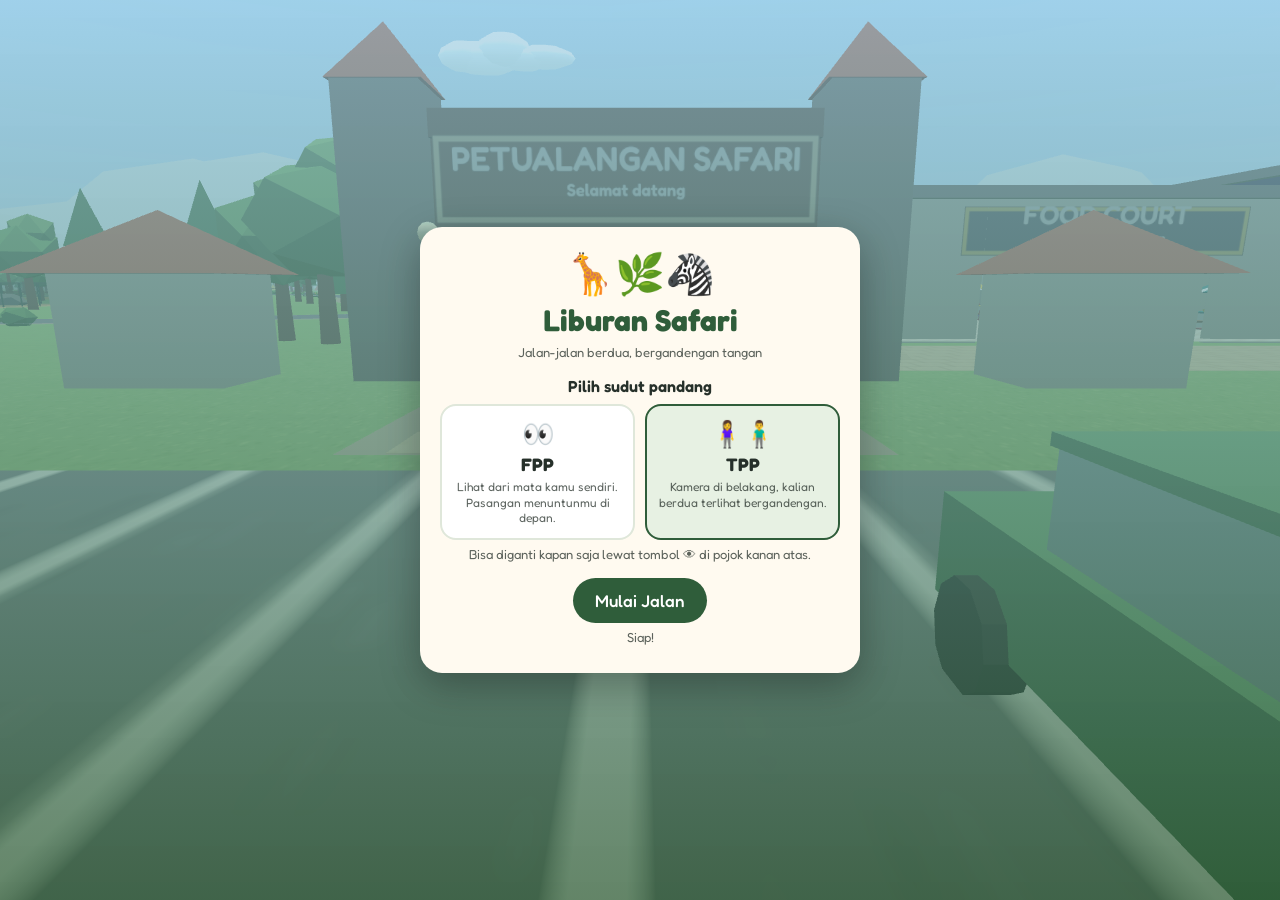
==== index.html @ 5e44fa85 "Lihat hewan dari dekat saat ketuk kandang, tawaran dan animasi memberi makan Co-Authored-By: Claude " ====
<!doctype html>
<html lang="id">
<head>
<meta charset="utf-8">
<meta name="viewport" content="width=device-width,initial-scale=1,maximum-scale=1,user-scalable=no,viewport-fit=cover">
<meta name="theme-color" content="#2f5d3a">
<title>Liburan Safari</title>
<link rel="preconnect" href="https://fonts.googleapis.com">
<link href="https://fonts.googleapis.com/css2?family=Fredoka:wght@400;500;600&display=swap" rel="stylesheet">
<link rel="stylesheet" href="css/style.css">
</head>
<body>
<canvas id="layar"></canvas>

<div id="hud" class="sembunyi">
  <div id="zona">📍 <span>Parkir</span></div>
  <div id="kanan-atas">
    <canvas id="minimap" width="240" height="240" aria-label="Peta kecil, ketuk untuk peta besar"></canvas>
    <div class="tombol-kolom">
      <button id="btn-mode" class="tbl" title="Ganti sudut pandang (V)">👁 <b>TPP</b></button>
      <button id="btn-foto" class="tbl" title="Ambil foto">📷</button>
      <button id="btn-suara" class="tbl" title="Suara">🔊</button>
    </div>
  </div>
  <div id="joy"><div id="joy-dasar"></div><div id="joy-tuas"></div></div>
  <div id="kanan-bawah">
    <button id="btn-putar" class="tbl sembunyi">⏸</button>
    <button id="btn-antri" class="sembunyi">Keluar antrean</button>
    <button id="btn-makan" class="sembunyi">🍽️ Makan</button>
    <button id="btn-berdiri" class="sembunyi">Berdiri</button>
    <button id="btn-aksi" class="sembunyi">Lihat</button>
    <button id="btn-pasangan" title="Ngobrol dengan pasangan">💬</button>
  </div>
  <div id="gelembung" class="sembunyi"></div>
  <div id="petunjuk" class="sembunyi"></div>
</div>

<div id="mulai" class="layar-penuh">
  <div class="kartu-mulai">
    <div class="logo">🦒🌿🦓</div>
    <h1 id="judul">Liburan Safari</h1>
    <p id="subjudul" class="kecil">Jalan-jalan berdua, bergandengan tangan</p>
    <p class="label">Pilih sudut pandang</p>
    <div class="pilih-mode">
      <button class="mode" data-mode="fpp">
        <span class="ikon">👀</span><b>FPP</b><small>Lihat dari mata kamu sendiri. Pasangan menuntunmu di depan.</small>
      </button>
      <button class="mode" data-mode="tpp">
        <span class="ikon">🧍‍♀️🧍‍♂️</span><b>TPP</b><small>Kamera di belakang, kalian berdua terlihat bergandengan.</small>
      </button>
    </div>
    <p class="kecil">Bisa diganti kapan saja lewat tombol 👁 di pojok kanan atas.</p>
    <button id="btn-mulai" class="utama">Mulai Jalan</button>
    <p id="memuat" class="kecil">Menyiapkan taman…</p>
  </div>
</div>

<div id="amati" class="sembunyi">
  <div class="amati-atas"><span id="am-judul">🐰 Kelinci</span><button id="am-tutup">✕ Selesai</button></div>
  <div class="amati-bawah">
    <p id="am-fakta"></p>
    <p id="am-catatan" class="sembunyi"></p>
    <div id="am-tanya" class="sembunyi"><b id="am-tanya-teks">Ingin memberi makan?</b>
      <div class="baris-tombol"><button id="am-iya" class="utama">Iya 🥕</button><button id="am-tidak">Tidak</button></div></div>
    <div class="am-nav">
      <span id="am-nav-hewan"><button id="am-kiri" aria-label="Hewan sebelumnya">◀</button><small id="am-urut">1 / 1</small><button id="am-kanan" aria-label="Hewan berikutnya">▶</button></span>
      <span><button id="am-dekat" aria-label="Lebih dekat">＋</button><button id="am-jauh" aria-label="Lebih jauh">－</button></span>
      <button id="am-makan" class="sembunyi">Beri makan 🥕</button>
    </div>
  </div>
</div>

<div id="kartu" class="layar-penuh sembunyi">
  <div class="kartu-info">
    <div class="emoji" id="k-emoji">🦓</div>
    <h2 id="k-judul">Zebra</h2>
    <div id="k-isi"></div>
    <div class="baris-tombol">
      <button id="k-aksi" class="utama sembunyi">Beri wortel 🥕</button>
      <button id="k-tutup">Tutup</button>
    </div>
  </div>
</div>

<div id="peta" class="layar-penuh sembunyi">
  <div class="kartu-peta">
    <div class="judul-peta"><b>Peta Taman</b><button id="peta-tutup">✕</button></div>
    <canvas id="peta-kanvas"></canvas>
    <p class="kecil">Titik merah muda adalah kalian berdua. Utara di atas.</p>
  </div>
</div>

<div id="hasil-foto" class="layar-penuh sembunyi">
  <div class="kartu-info">
    <img id="foto-img" alt="Foto liburan">
    <div class="baris-tombol">
      <a id="foto-unduh" class="utama" download="liburan-safari.png">Simpan foto</a>
      <button id="foto-tutup">Tutup</button>
    </div>
  </div>
</div>

<div id="yt" class="layar-penuh sembunyi">
  <div class="yt-bingkai"><iframe id="yt-frame" title="Film" allow="autoplay; encrypted-media; fullscreen"></iframe>
  <button id="yt-tutup">Keluar dari bioskop</button></div>
</div>

<div id="galat" class="layar-penuh sembunyi"><div class="kartu-info"><h2>Maaf</h2><p>Perangkat ini belum bisa menampilkan 3D (WebGL). Coba buka di Chrome atau Safari terbaru.</p></div></div>

<script src="data.js"></script>
<script src="film.js"></script>
<script type="module" src="js/game.js"></script>
</body>
</html>
---- css/style.css ----
:root{
  --hijau:#2f5d3a; --hijau-muda:#e7f1e3; --krem:#fffaf0; --teks:#26302a; --aksen:#e8836f;
  --kaca:rgba(255,250,240,.88); --bayang:0 6px 18px rgba(0,0,0,.18);
}
*{box-sizing:border-box;-webkit-tap-highlight-color:transparent}
html,body{margin:0;height:100%;overflow:hidden;background:#9fd0e8;font-family:Fredoka,system-ui,sans-serif;color:var(--teks);
  user-select:none;-webkit-user-select:none;touch-action:none;overscroll-behavior:none}
#layar{position:fixed;inset:0;width:100%;height:100%;display:block;touch-action:none}
.sembunyi{display:none!important}
button,a.utama{font:inherit;cursor:pointer;border:0}

#hud{position:fixed;inset:0;pointer-events:none}
#hud button,#minimap{pointer-events:auto}
#zona{position:absolute;left:max(12px,env(safe-area-inset-left));top:max(12px,env(safe-area-inset-top));background:var(--kaca);
  padding:7px 14px;border-radius:999px;box-shadow:var(--bayang);font-weight:500;font-size:15px;max-width:55vw;white-space:nowrap;overflow:hidden;text-overflow:ellipsis}
#kanan-atas{position:absolute;right:max(12px,env(safe-area-inset-right));top:max(12px,env(safe-area-inset-top));display:flex;gap:8px;align-items:flex-start}
#minimap{width:108px;height:108px;border-radius:50%;box-shadow:var(--bayang);border:3px solid var(--krem);background:#7fb069;cursor:pointer}
.tombol-kolom{display:flex;flex-direction:column;gap:8px}
.tbl{min-width:46px;height:42px;border-radius:14px;background:var(--kaca);box-shadow:var(--bayang);font-size:17px;padding:0 10px;color:var(--teks)}
.tbl b{font-size:13px;font-weight:600}

#joy{position:absolute;left:0;bottom:0;width:50%;height:55%;pointer-events:none}
#joy-dasar,#joy-tuas{position:absolute;border-radius:50%;transform:translate(-50%,-50%)}
#joy-dasar{width:120px;height:120px;background:rgba(255,255,255,.22);border:2px solid rgba(255,255,255,.55);left:90px;bottom:-30px;top:auto}
#joy-tuas{width:54px;height:54px;background:rgba(255,250,240,.85);box-shadow:var(--bayang)}

#kanan-bawah{position:absolute;right:max(14px,env(safe-area-inset-right));bottom:max(18px,env(safe-area-inset-bottom));display:flex;flex-direction:column;align-items:flex-end;gap:10px}
#btn-aksi{background:var(--hijau);color:#fff;padding:12px 18px;border-radius:999px;font-size:16px;font-weight:500;box-shadow:var(--bayang);max-width:60vw}
#btn-pasangan{width:52px;height:52px;border-radius:50%;background:var(--kaca);box-shadow:var(--bayang);font-size:22px}

#gelembung,#gelembung-npc{position:absolute;transform:translate(-50%,-100%);background:#fff;padding:8px 12px;border-radius:14px;box-shadow:var(--bayang);
  font-size:14px;max-width:min(240px,70vw);text-align:center;line-height:1.3}
#gelembung-npc{background:#fff3e6;border:2px solid #e8836f;font-weight:500}
#gelembung::after,#gelembung-npc::after{content:"";position:absolute;left:50%;bottom:-7px;margin-left:-7px;border:7px solid transparent;border-bottom:0;border-top-color:#fff}
#petunjuk{position:absolute;left:50%;top:64px;transform:translateX(-50%);background:rgba(38,48,42,.82);color:#fff;padding:9px 16px;border-radius:12px;
  font-size:14px;text-align:center;max-width:88vw;line-height:1.35}
.hati{position:fixed;font-size:22px;pointer-events:none;animation:naik 1.6s ease-out forwards}
@keyframes naik{from{opacity:1;transform:translate(-50%,0) scale(.8)}to{opacity:0;transform:translate(-50%,-90px) scale(1.3)}}

.layar-penuh{position:fixed;inset:0;display:flex;align-items:center;justify-content:center;padding:16px;background:rgba(20,35,25,.45)}
#mulai{background:linear-gradient(180deg,rgba(159,208,232,.65),rgba(47,93,58,.75))}
.kartu-mulai,.kartu-info,.kartu-peta{background:var(--krem);border-radius:22px;box-shadow:0 12px 40px rgba(0,0,0,.3);padding:22px 20px;width:min(440px,100%);text-align:center;max-height:100%;overflow:auto}
.logo{font-size:40px}
h1{margin:4px 0 2px;color:var(--hijau);font-size:30px}
h2{margin:4px 0 8px;color:var(--hijau)}
.kecil{font-size:13px;opacity:.75;margin:6px 0}
.label{font-weight:600;margin:16px 0 8px}
.pilih-mode{display:grid;grid-template-columns:1fr 1fr;gap:10px}
.mode{background:#fff;border:2px solid #dfe7da!important;border-radius:16px;padding:12px 8px;display:flex;flex-direction:column;align-items:center;gap:4px;color:var(--teks)}
.mode .ikon{font-size:26px}
.mode b{font-size:18px}
.mode small{font-size:12px;opacity:.75;line-height:1.3}
.mode.dipilih{border-color:var(--hijau)!important;background:var(--hijau-muda)}
.utama{background:var(--hijau);color:#fff;padding:12px 22px;border-radius:999px;font-size:17px;font-weight:500;margin-top:10px;text-decoration:none;display:inline-block}
.utama:disabled{opacity:.5}
.baris-tombol{display:flex;gap:10px;justify-content:center;flex-wrap:wrap;margin-top:8px}
.baris-tombol button:not(.utama){background:#e9ece6;padding:12px 22px;border-radius:999px;font-size:16px;margin-top:10px;color:var(--teks)}
.kartu-info .emoji{font-size:44px}
#k-isi{text-align:left;font-size:15px;line-height:1.45}
#k-isi ul{padding-left:20px;margin:6px 0}
#k-isi .catatan{background:var(--hijau-muda);padding:8px 12px;border-radius:12px;margin-top:8px;font-size:14px}
.kartu-peta{width:min(560px,100%);padding:14px}
.judul-peta{display:flex;justify-content:space-between;align-items:center;margin-bottom:8px;font-size:18px}
.judul-peta button{background:#e9ece6;width:36px;height:36px;border-radius:50%;font-size:16px}
#peta-kanvas{width:100%;height:auto;border-radius:14px;display:block;background:#7fb069}
#foto-img{width:100%;border-radius:14px;display:block}

#btn-makan{background:var(--aksen);color:#fff;padding:12px 20px;border-radius:999px;font-size:16px;font-weight:500;box-shadow:var(--bayang)}
#btn-antri,#btn-berdiri{background:#fffaf0;color:var(--teks);padding:11px 18px;border-radius:999px;font-size:15px;font-weight:500;box-shadow:var(--bayang)}
.menu{display:flex;flex-direction:column;gap:8px;margin:6px 0}
.menu-item{display:flex;align-items:center;gap:10px;background:#fff;border:2px solid #e6e1d4;border-radius:14px;padding:10px 12px;cursor:pointer}
.menu-item span{flex:1}
.menu-item input{width:20px;height:20px;accent-color:var(--hijau)}
.menu-item.film img,.poster-kosong{width:54px;height:76px;object-fit:cover;border-radius:8px;background:#2f3a33;display:flex;align-items:center;justify-content:center;font-size:24px;flex:0 0 54px}
.menu-item.film span{display:flex;flex-direction:column;gap:2px}
.menu-item.film small{opacity:.7;font-size:12px}
#yt{background:rgba(5,5,10,.92)}
.yt-bingkai{width:min(960px,100%);display:flex;flex-direction:column;align-items:center;gap:12px}
#yt-frame{width:100%;aspect-ratio:16/9;border:0;border-radius:10px;background:#000}
#yt-tutup{background:#fffaf0;padding:10px 18px;border-radius:999px;font-size:15px}
.menu-item span small{display:block;opacity:.7;font-size:12px}
.menu-item .qty{width:34px;height:34px;border-radius:50%;background:#e9ece6;font-size:18px;line-height:1;padding:0;margin:0;color:var(--teks)}
.menu-item .jml{min-width:18px;text-align:center}
.total{text-align:right;margin:4px 2px 0;font-size:15px}
#pratinjau{width:100%;height:auto;border-radius:14px;background:radial-gradient(circle,#fffaf0,#e9dcc0);display:block}
.ket-hidangan{margin:8px 0;font-size:15px}
#jam{position:absolute;left:max(12px,env(safe-area-inset-left));top:calc(max(12px,env(safe-area-inset-top)) + 44px);background:var(--kaca);padding:5px 12px;border-radius:999px;box-shadow:var(--bayang);font-size:14px;font-weight:500;pointer-events:auto;cursor:pointer}

#amati{position:fixed;inset:0;pointer-events:none;display:flex;flex-direction:column;justify-content:space-between;
  padding:max(12px,env(safe-area-inset-top)) max(12px,env(safe-area-inset-right)) max(14px,env(safe-area-inset-bottom)) max(12px,env(safe-area-inset-left))}
#amati button{pointer-events:auto;font:inherit;cursor:pointer;border:0}
.amati-atas{display:flex;justify-content:space-between;align-items:center;gap:8px}
#am-judul{background:var(--kaca);padding:8px 16px;border-radius:999px;box-shadow:var(--bayang);font-weight:600;font-size:17px;color:var(--hijau)}
#am-tutup{background:var(--kaca);padding:9px 16px;border-radius:999px;box-shadow:var(--bayang);font-size:15px;color:var(--teks)}
.amati-bawah{pointer-events:auto;background:var(--kaca);border-radius:18px;box-shadow:var(--bayang);padding:12px 14px;width:min(520px,100%);align-self:center}
#am-fakta{margin:0 0 8px;font-size:15px;line-height:1.4;min-height:42px}
#am-catatan{margin:0 0 8px;background:var(--hijau-muda);padding:7px 10px;border-radius:12px;font-size:13px}
#am-tanya{text-align:center;margin-bottom:6px}
#am-tanya .utama{margin-top:8px}
.am-nav{display:flex;align-items:center;justify-content:space-between;gap:8px;flex-wrap:wrap}
.am-nav span{display:flex;align-items:center;gap:6px}
.am-nav span button{width:40px;height:40px;border-radius:50%;background:#e9ece6;font-size:17px;color:var(--teks)}
#am-makan{background:var(--aksen);color:#fff;padding:10px 16px;border-radius:999px;font-weight:500}
#hud.amati-on>*:not(#gelembung):not(#petunjuk){display:none!important}
#hud.amati-on #petunjuk{top:auto;bottom:210px}
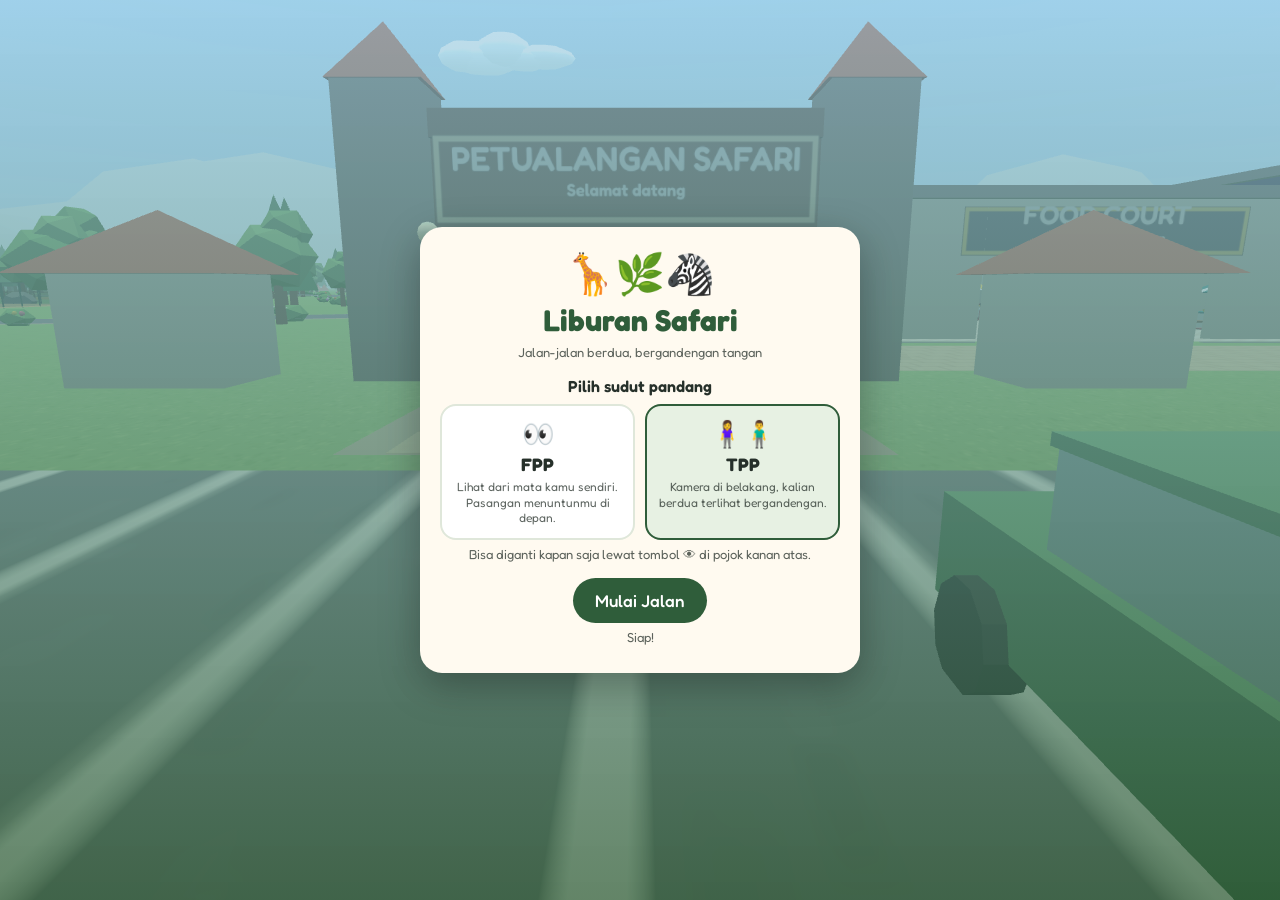
==== commit d7070841: "Pelayan tanya untuk Mbak atau Mas, meja muat terbatas, piring kosong diangkat; uang harian; waktu gl" ====
--- a/index.html
+++ b/index.html
@@ -28,6 +28,7 @@
     <button id="btn-antri" class="sembunyi">Keluar antrean</button>
     <button id="btn-makan" class="sembunyi">🍽️ Makan</button>
     <button id="btn-berdiri" class="sembunyi">Berdiri</button>
+    <button id="btn-balas" class="sembunyi">⌨️ Balas</button>
     <button id="btn-aksi" class="sembunyi">Lihat</button>
     <button id="btn-pasangan" title="Ngobrol dengan pasangan">💬</button>
   </div>
--- a/css/style.css
+++ b/css/style.css
@@ -103,3 +103,8 @@
 #am-makan{background:var(--aksen);color:#fff;padding:10px 16px;border-radius:999px;font-weight:500}
 #hud.amati-on>*:not(#gelembung):not(#petunjuk){display:none!important}
 #hud.amati-on #petunjuk{top:auto;bottom:210px}
+
+#uang{position:absolute;left:max(12px,env(safe-area-inset-left));top:calc(max(12px,env(safe-area-inset-top)) + 80px);background:var(--kaca);padding:5px 12px;border-radius:999px;box-shadow:var(--bayang);font-size:14px;font-weight:500}
+#btn-balas{background:#fff3e6;color:var(--teks);border:2px solid #e8836f!important;padding:10px 16px;border-radius:999px;font-size:15px;font-weight:500;box-shadow:var(--bayang)}
+#gelembung-kamu{position:absolute;transform:translate(-50%,-100%);background:#fde4ec;border:2px solid #e07a9a;padding:8px 12px;border-radius:14px;box-shadow:var(--bayang);font-size:14px;max-width:min(240px,70vw);text-align:center;line-height:1.3;font-weight:500}
+#balas-teks{width:100%;font:inherit;font-size:16px;padding:12px 14px;border-radius:12px;border:2px solid #dfe7da;background:#fff;user-select:text;-webkit-user-select:text}
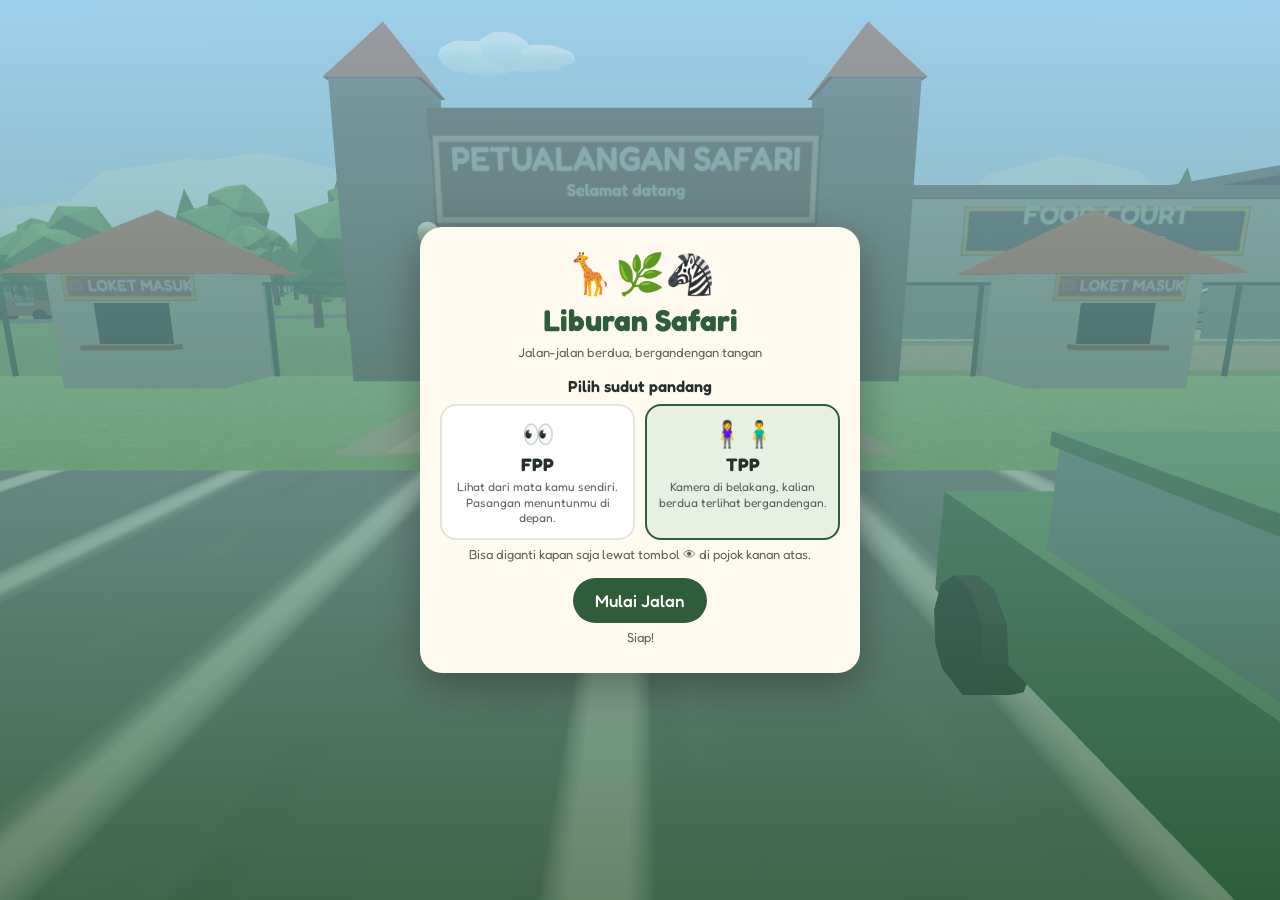
==== commit 1bb796c8: "Jip safari bisa dinaiki: 3 jip terjadwal, halte di tiap kandang, naik/turun; tombol mata untuk menol" ====
--- a/index.html
+++ b/index.html
@@ -17,17 +17,19 @@
   <div id="kanan-atas">
     <canvas id="minimap" width="240" height="240" aria-label="Peta kecil, ketuk untuk peta besar"></canvas>
     <div class="tombol-kolom">
-      <button id="btn-mode" class="tbl" title="Ganti sudut pandang (V)">👁 <b>TPP</b></button>
+      <button id="btn-mode" class="tbl" title="Ganti sudut pandang (V)">🎥 <b>TPP</b></button>
       <button id="btn-foto" class="tbl" title="Ambil foto">📷</button>
       <button id="btn-suara" class="tbl" title="Suara">🔊</button>
     </div>
   </div>
+  <button id="btn-mata" class="tbl" title="Tahan dan geser untuk menoleh">👁</button>
   <div id="joy"><div id="joy-dasar"></div><div id="joy-tuas"></div></div>
   <div id="kanan-bawah">
     <button id="btn-putar" class="tbl sembunyi">⏸</button>
     <button id="btn-antri" class="sembunyi">Keluar antrean</button>
     <button id="btn-makan" class="sembunyi">🍽️ Makan</button>
     <button id="btn-berdiri" class="sembunyi">Berdiri</button>
+    <button id="btn-jip" class="sembunyi">🚙 Naik jip</button>
     <button id="btn-balas" class="sembunyi">⌨️ Balas</button>
     <button id="btn-aksi" class="sembunyi">Lihat</button>
     <button id="btn-pasangan" title="Ngobrol dengan pasangan">💬</button>
--- a/css/style.css
+++ b/css/style.css
@@ -108,3 +108,6 @@
 #btn-balas{background:#fff3e6;color:var(--teks);border:2px solid #e8836f!important;padding:10px 16px;border-radius:999px;font-size:15px;font-weight:500;box-shadow:var(--bayang)}
 #gelembung-kamu{position:absolute;transform:translate(-50%,-100%);background:#fde4ec;border:2px solid #e07a9a;padding:8px 12px;border-radius:14px;box-shadow:var(--bayang);font-size:14px;max-width:min(240px,70vw);text-align:center;line-height:1.3;font-weight:500}
 #balas-teks{width:100%;font:inherit;font-size:16px;padding:12px 14px;border-radius:12px;border:2px solid #dfe7da;background:#fff;user-select:text;-webkit-user-select:text}
+#btn-jip{background:#e3b23c;color:#26302a;padding:12px 18px;border-radius:999px;font-size:16px;font-weight:600;box-shadow:var(--bayang)}
+#btn-mata{position:absolute;right:max(14px,env(safe-area-inset-right));top:42%;width:58px;height:58px;border-radius:50%;font-size:26px;padding:0;touch-action:none;pointer-events:auto}
+#btn-mata.aktif{background:#2f5d3a;color:#fff;transform:scale(1.08)}
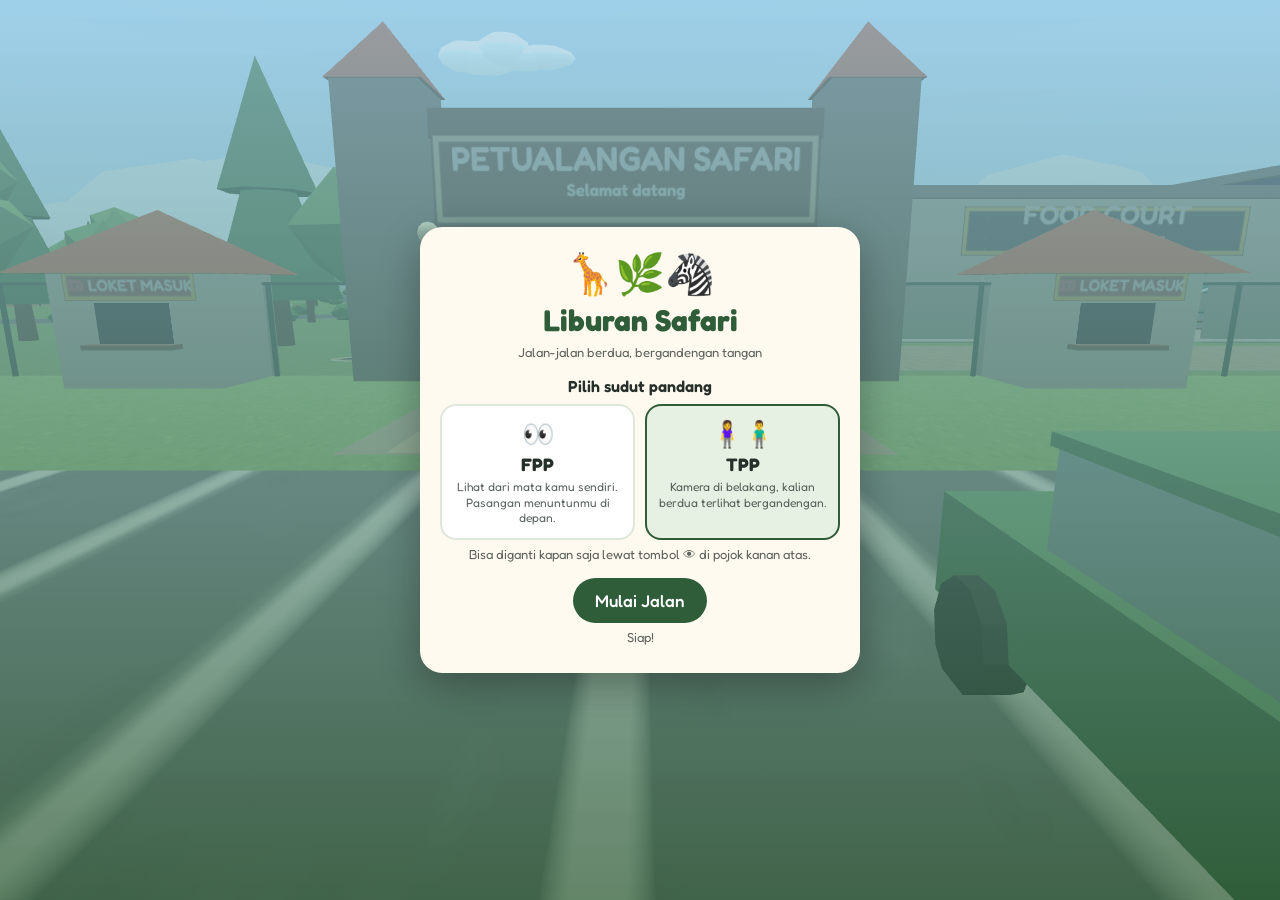
==== commit ab580f93: "Kejutan: surat kelinci & gajah, pelangi gajah, bunga jerapah, kunang-kunang, kenangan bioskop, kue u" ====
--- a/index.html
+++ b/index.html
@@ -112,6 +112,7 @@
 
 <script src="data.js"></script>
 <script src="film.js"></script>
+<script src="kejutan.js"></script>
 <script type="module" src="js/game.js"></script>
 </body>
 </html>
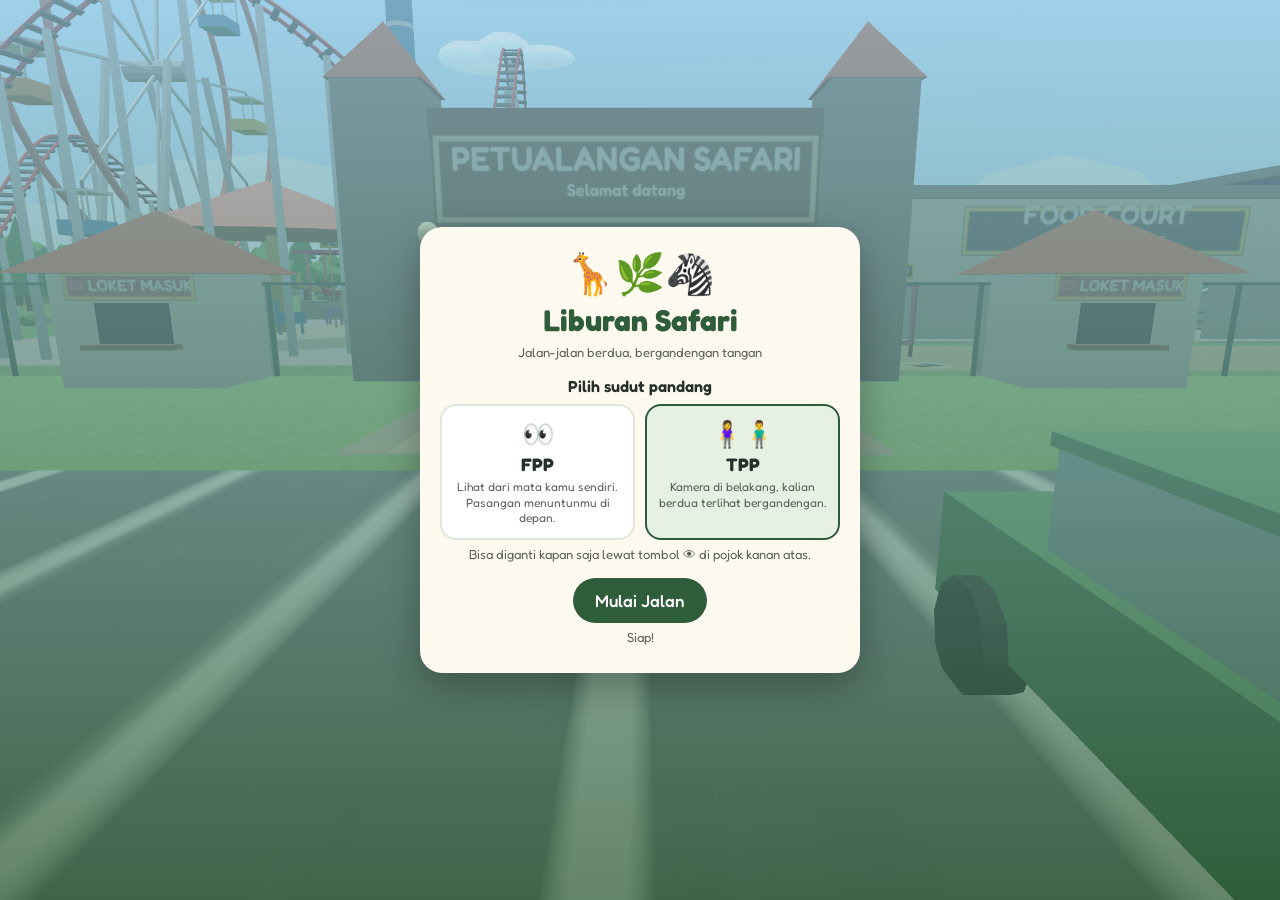
==== commit a368f41d: "Bioskop: pembuka layar penuh (-- C -- / Mempersembahkan muncul huruf demi huruf), lalu film diputar " ====
--- a/index.html
+++ b/index.html
@@ -104,7 +104,8 @@
 </div>
 
 <div id="yt" class="layar-penuh sembunyi">
-  <div class="yt-bingkai"><iframe id="yt-frame" title="Film" allow="autoplay; encrypted-media; fullscreen"></iframe>
+  <div id="intro" class="sembunyi"><div id="intro-atas"></div><div id="intro-bawah"></div></div>
+  <div class="yt-bingkai"><div id="film-judul" class="sembunyi"></div><div id="film-tempat"></div><iframe id="yt-frame" title="Film" allow="autoplay; encrypted-media; fullscreen"></iframe>
   <button id="yt-tutup">Keluar dari bioskop</button></div>
 </div>
 
--- a/css/style.css
+++ b/css/style.css
@@ -74,7 +74,14 @@
 .menu-item.film img,.poster-kosong{width:54px;height:76px;object-fit:cover;border-radius:8px;background:#2f3a33;display:flex;align-items:center;justify-content:center;font-size:24px;flex:0 0 54px}
 .menu-item.film span{display:flex;flex-direction:column;gap:2px}
 .menu-item.film small{opacity:.7;font-size:12px}
-#yt{background:rgba(5,5,10,.92)}
+#yt{background:#000}
+#intro{position:absolute;inset:0;display:flex;flex-direction:column;align-items:center;justify-content:center;gap:14px;color:#f5ead2;text-align:center;transition:opacity .8s}
+#intro.pudar{opacity:0}
+#yt.intro .yt-bingkai{display:none}
+#intro-atas{font-size:clamp(34px,9vw,64px);font-weight:700;letter-spacing:.18em;min-height:1.2em}
+#intro-bawah{font-size:clamp(18px,5vw,30px);letter-spacing:.32em;text-transform:uppercase;opacity:.9;min-height:1.3em}
+#film-tempat video{width:100%;max-height:78vh;border-radius:10px;background:#000;display:block}
+#film-judul{color:#f5ead2;font-size:clamp(24px,7vw,48px);font-weight:700;text-align:center;padding:30px 10px}
 .yt-bingkai{width:min(960px,100%);display:flex;flex-direction:column;align-items:center;gap:12px}
 #yt-frame{width:100%;aspect-ratio:16/9;border:0;border-radius:10px;background:#000}
 #yt-tutup{background:#fffaf0;padding:10px 18px;border-radius:999px;font-size:15px}
@@ -109,5 +116,5 @@
 #gelembung-kamu{position:absolute;transform:translate(-50%,-100%);background:#fde4ec;border:2px solid #e07a9a;padding:8px 12px;border-radius:14px;box-shadow:var(--bayang);font-size:14px;max-width:min(240px,70vw);text-align:center;line-height:1.3;font-weight:500}
 #balas-teks{width:100%;font:inherit;font-size:16px;padding:12px 14px;border-radius:12px;border:2px solid #dfe7da;background:#fff;user-select:text;-webkit-user-select:text}
 #btn-jip{background:#e3b23c;color:#26302a;padding:12px 18px;border-radius:999px;font-size:16px;font-weight:600;box-shadow:var(--bayang)}
-#btn-mata{position:absolute;right:max(14px,env(safe-area-inset-right));top:42%;width:58px;height:58px;border-radius:50%;font-size:26px;padding:0;touch-action:none;pointer-events:auto}
+#btn-mata{position:absolute;right:calc(22vw + env(safe-area-inset-right));top:68%;width:58px;height:58px;border-radius:50%;font-size:26px;padding:0;touch-action:none;pointer-events:auto}
 #btn-mata.aktif{background:#2f5d3a;color:#fff;transform:scale(1.08)}
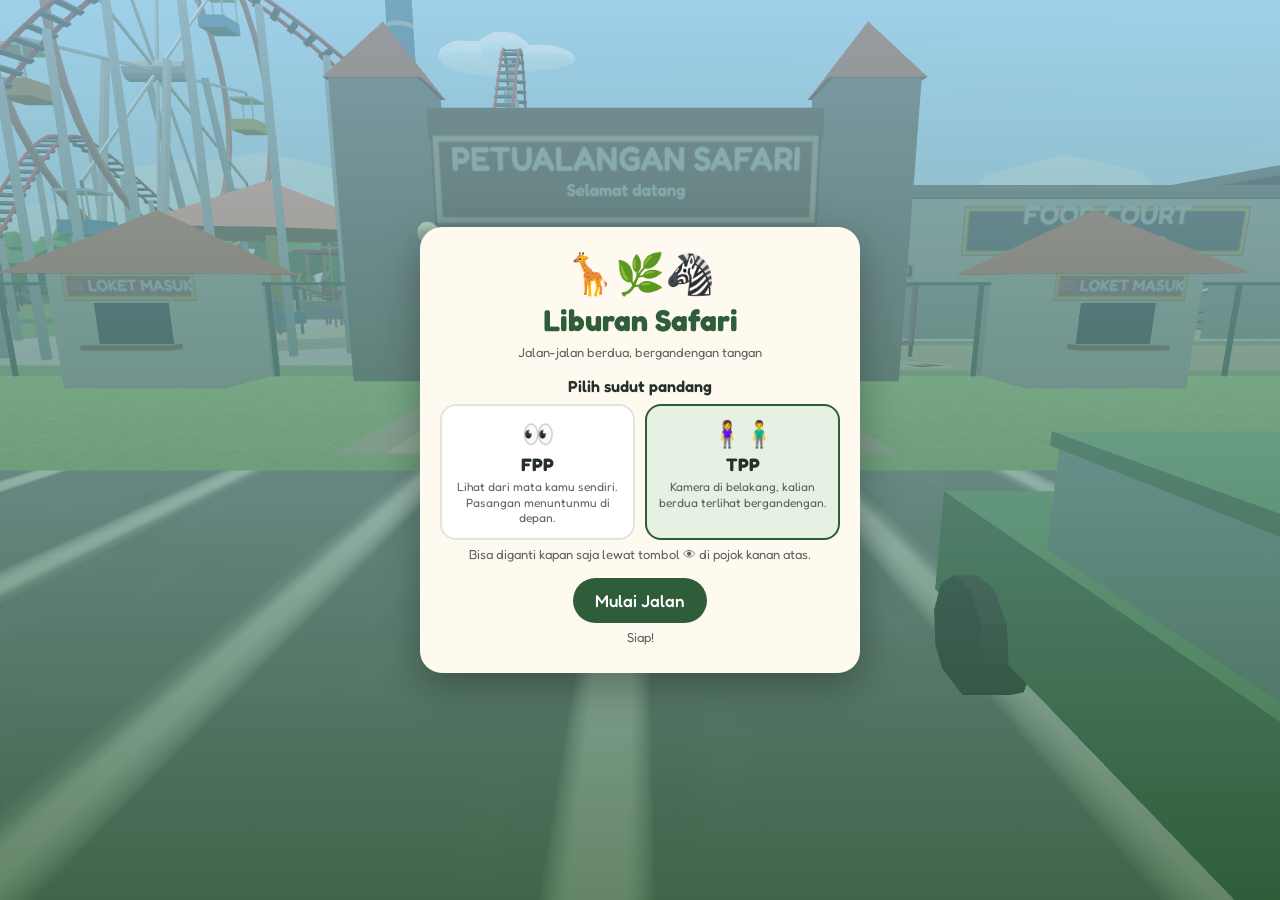
==== commit 953c93cf: "Antrian: orang baru dihitung antre setelah sampai di ujung antrean; bioskop: pilih nonton di layar 3" ====
--- a/index.html
+++ b/index.html
@@ -26,6 +26,7 @@
   <div id="joy"><div id="joy-dasar"></div><div id="joy-tuas"></div></div>
   <div id="kanan-bawah">
     <button id="btn-putar" class="tbl sembunyi">⏸</button>
+    <button id="btn-layar" class="tbl sembunyi">⛶</button>
     <button id="btn-antri" class="sembunyi">Keluar antrean</button>
     <button id="btn-makan" class="sembunyi">🍽️ Makan</button>
     <button id="btn-berdiri" class="sembunyi">Berdiri</button>
@@ -103,10 +104,11 @@
   </div>
 </div>
 
+<div id="film-simpan" style="position:fixed;width:2px;height:2px;overflow:hidden;opacity:0;pointer-events:none;left:0;top:0"></div>
 <div id="yt" class="layar-penuh sembunyi">
   <div id="intro" class="sembunyi"><div id="intro-atas"></div><div id="intro-bawah"></div></div>
   <div class="yt-bingkai"><div id="film-judul" class="sembunyi"></div><div id="film-tempat"></div><iframe id="yt-frame" title="Film" allow="autoplay; encrypted-media; fullscreen"></iframe>
-  <button id="yt-tutup">Keluar dari bioskop</button></div>
+  <div style="display:flex;gap:8px;flex-wrap:wrap;justify-content:center"><button id="film-3d" class="sembunyi">🎬 Tonton di layar bioskop</button><button id="yt-tutup">Keluar dari bioskop</button></div></div>
 </div>
 
 <div id="galat" class="layar-penuh sembunyi"><div class="kartu-info"><h2>Maaf</h2><p>Perangkat ini belum bisa menampilkan 3D (WebGL). Coba buka di Chrome atau Safari terbaru.</p></div></div>
--- a/css/style.css
+++ b/css/style.css
@@ -84,6 +84,7 @@
 #film-judul{color:#f5ead2;font-size:clamp(24px,7vw,48px);font-weight:700;text-align:center;padding:30px 10px}
 .yt-bingkai{width:min(960px,100%);display:flex;flex-direction:column;align-items:center;gap:12px}
 #yt-frame{width:100%;aspect-ratio:16/9;border:0;border-radius:10px;background:#000}
+#film-3d{background:#f2d14b;padding:10px 18px;border-radius:999px;font-size:15px}
 #yt-tutup{background:#fffaf0;padding:10px 18px;border-radius:999px;font-size:15px}
 .menu-item span small{display:block;opacity:.7;font-size:12px}
 .menu-item .qty{width:34px;height:34px;border-radius:50%;background:#e9ece6;font-size:18px;line-height:1;padding:0;margin:0;color:var(--teks)}
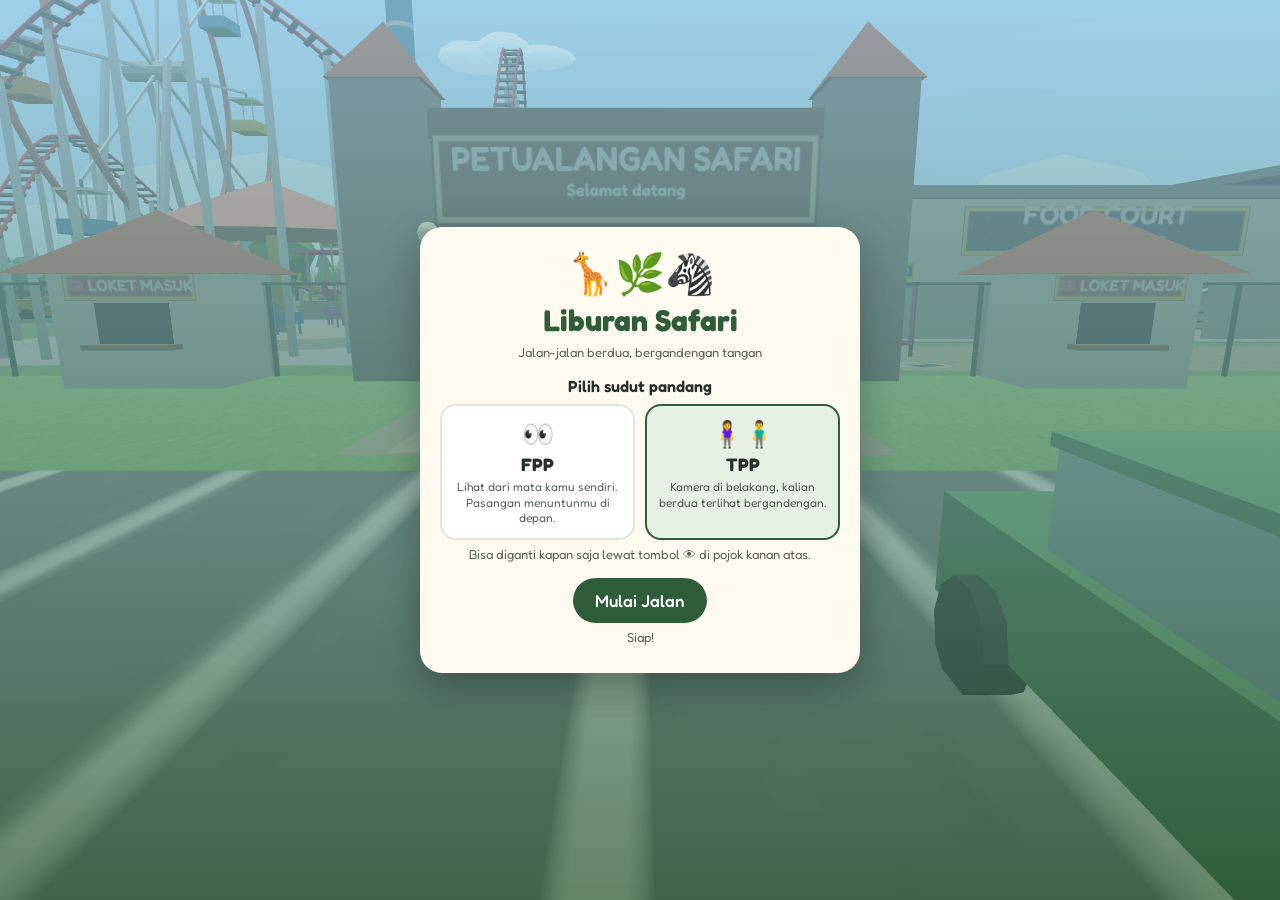
==== commit 5a010738: "Hapus peta kecil; peta dilihat lewat papan informasi Co-Authored-By: Claude Opus 5.5 <noreply@anthro" ====
--- a/index.html
+++ b/index.html
@@ -15,7 +15,7 @@
 <div id="hud" class="sembunyi">
   <div id="zona">📍 <span>Parkir</span></div>
   <div id="kanan-atas">
-    <canvas id="minimap" width="240" height="240" aria-label="Peta kecil, ketuk untuk peta besar"></canvas>
+    <canvas id="minimap" width="240" height="240" hidden></canvas>
     <div class="tombol-kolom">
       <button id="btn-mode" class="tbl" title="Ganti sudut pandang (V)">🎥 <b>TPP</b></button>
       <button id="btn-foto" class="tbl" title="Ambil foto">📷</button>
--- a/css/style.css
+++ b/css/style.css
@@ -14,7 +14,7 @@
 #zona{position:absolute;left:max(12px,env(safe-area-inset-left));top:max(12px,env(safe-area-inset-top));background:var(--kaca);
   padding:7px 14px;border-radius:999px;box-shadow:var(--bayang);font-weight:500;font-size:15px;max-width:55vw;white-space:nowrap;overflow:hidden;text-overflow:ellipsis}
 #kanan-atas{position:absolute;right:max(12px,env(safe-area-inset-right));top:max(12px,env(safe-area-inset-top));display:flex;gap:8px;align-items:flex-start}
-#minimap{width:108px;height:108px;border-radius:50%;box-shadow:var(--bayang);border:3px solid var(--krem);background:#7fb069;cursor:pointer}
+#minimap{display:none!important;width:108px;height:108px;border-radius:50%;box-shadow:var(--bayang);border:3px solid var(--krem);background:#7fb069;cursor:pointer}
 .tombol-kolom{display:flex;flex-direction:column;gap:8px}
 .tbl{min-width:46px;height:42px;border-radius:14px;background:var(--kaca);box-shadow:var(--bayang);font-size:17px;padding:0 10px;color:var(--teks)}
 .tbl b{font-size:13px;font-weight:600}
@@ -84,6 +84,7 @@
 #film-judul{color:#f5ead2;font-size:clamp(24px,7vw,48px);font-weight:700;text-align:center;padding:30px 10px}
 .yt-bingkai{width:min(960px,100%);display:flex;flex-direction:column;align-items:center;gap:12px}
 #yt-frame{width:100%;aspect-ratio:16/9;border:0;border-radius:10px;background:#000}
+body.nonton #hud{display:none!important}
 #film-3d{background:#f2d14b;padding:10px 18px;border-radius:999px;font-size:15px}
 #yt-tutup{background:#fffaf0;padding:10px 18px;border-radius:999px;font-size:15px}
 .menu-item span small{display:block;opacity:.7;font-size:12px}
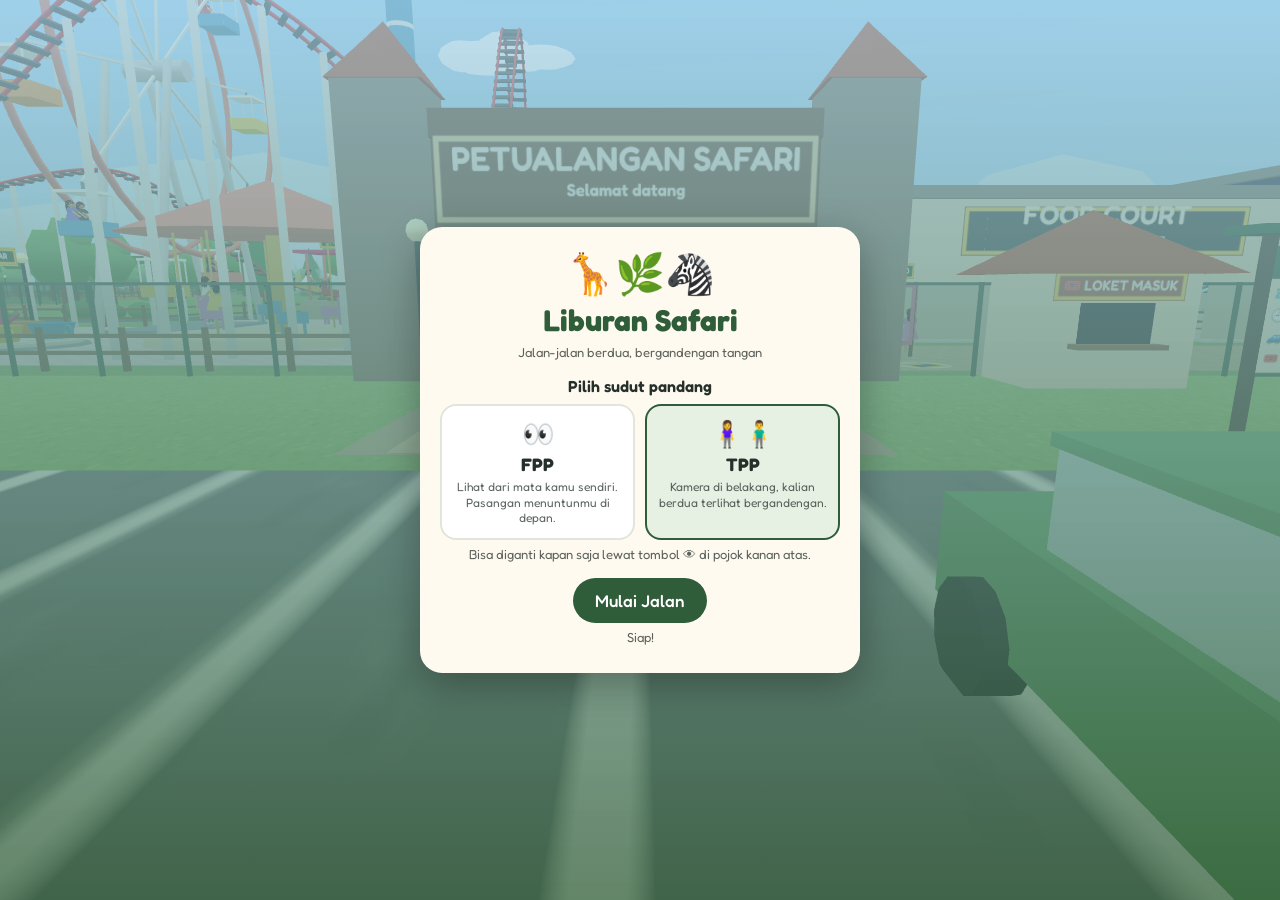
==== commit c219688a: "v55: coba ulang pembuatan WebGL dengan pilihan lebih sederhana, pesan galat lebih jelas dengan tombo" ====
--- a/index.html
+++ b/index.html
@@ -111,7 +111,7 @@
   <div style="display:flex;gap:8px;flex-wrap:wrap;justify-content:center"><button id="film-3d" class="sembunyi">🎬 Tonton di layar bioskop</button><button id="yt-tutup">Keluar dari bioskop</button></div></div>
 </div>
 
-<div id="galat" class="layar-penuh sembunyi"><div class="kartu-info"><h2>Maaf</h2><p>Perangkat ini belum bisa menampilkan 3D (WebGL). Coba buka di Chrome atau Safari terbaru.</p></div></div>
+<div id="galat" class="layar-penuh sembunyi"><div class="kartu-info"><h2>Maaf</h2><p>Browser ini sedang tidak bisa menampilkan 3D (WebGL).</p><p>Tutup semua tab dan jendela browser, buka lagi, lalu coba kembali. Kalau masih sama, nyalakan <b>akselerasi hardware / grafis</b> di pengaturan browser, atau buka di Chrome atau Safari terbaru.</p><p><button onclick="location.reload()">Coba lagi</button></p></div></div>
 
 <script src="data.js"></script>
 <script src="film.js"></script>
